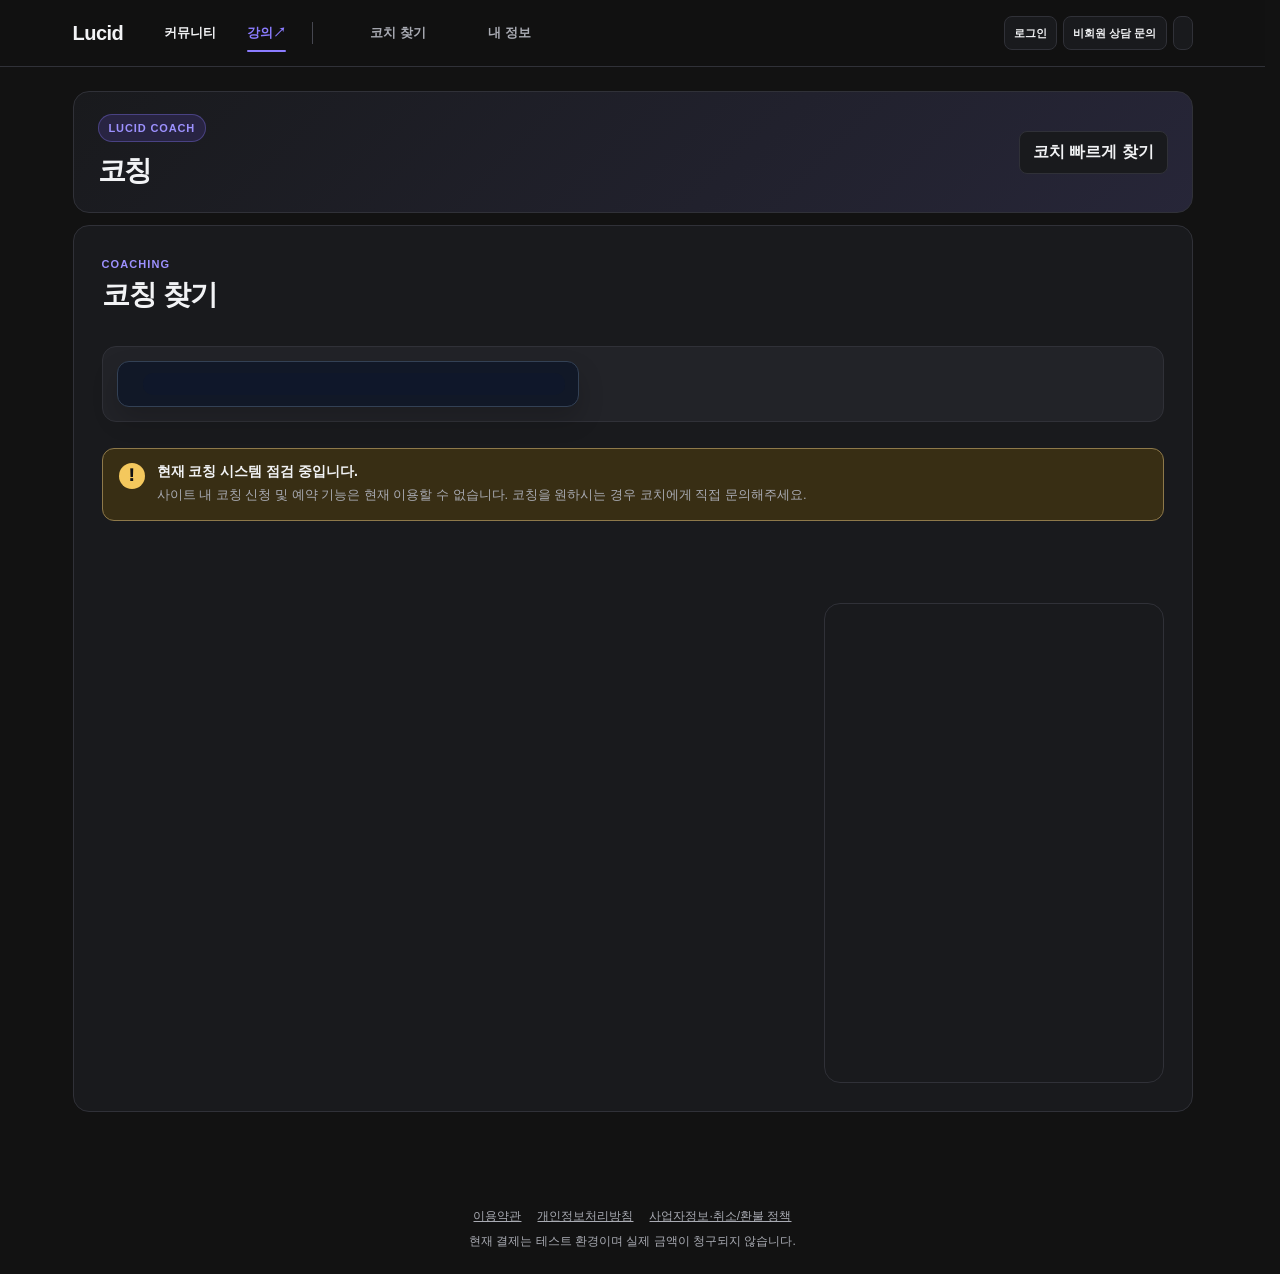
==== docs/index.html @ 85340ce0 "Improve coaching and community UX" ====
<!doctype html>
<html lang="ko">
<head>
  <meta charset="utf-8">
  <meta name="viewport" content="width=device-width, initial-scale=1">
  <title>Lucid 강의 | 롤 코칭</title>
  <meta name="description" content="롤 코칭을 찾고 원하는 코치와 연결되는 Lucid 강의">
  <link rel="icon" type="image/png" sizes="32x32" href="assets/favicon-32x32-v20260914.png">
  <link rel="icon" type="image/png" sizes="16x16" href="assets/favicon-16x16-v20260914.png">
  <link rel="shortcut icon" href="favicon.ico?v=20260914">
  <link rel="apple-touch-icon" sizes="180x180" href="assets/apple-touch-icon-v20260914.png">
  <meta property="og:type" content="website">
  <meta property="og:url" content="https://lucidgame.kr/">
  <meta property="og:site_name" content="Lucid">
  <meta property="og:title" content="Lucid 강의 | 롤 코칭">
  <meta property="og:description" content="롤 코칭을 찾고 원하는 코치와 연결되는 Lucid 강의">
  <meta property="og:image" content="https://lucidgame.kr/assets/lucid-logo-20260914.png">
  <meta property="og:image:secure_url" content="https://lucidgame.kr/assets/lucid-logo-20260914.png">
  <meta property="og:image:type" content="image/png">
  <meta property="og:image:width" content="537">
  <meta property="og:image:height" content="537">
  <meta property="og:image:alt" content="루시드 - 꿈을 티어로 바꾸다">
  <meta name="twitter:card" content="summary">
  <meta name="twitter:title" content="Lucid 강의 | 롤 코칭">
  <meta name="twitter:description" content="롤 코칭을 찾고 원하는 코치와 연결되는 Lucid 강의">
  <meta name="twitter:image" content="https://lucidgame.kr/assets/lucid-logo-20260914.png">
  <script>try{document.documentElement.dataset.theme=localStorage.getItem("coach-theme")||"dark"}catch{document.documentElement.dataset.theme="dark"}</script>
  <link rel="stylesheet" href="styles.css?v=20260923ux1">
</head>
<body>
  <script>document.body.dataset.theme=document.documentElement.dataset.theme</script>
  <div class="app-shell">
    <header class="sidebar site-header">
      <div class="site-header-inner">
        <button class="lucid-brand" id="homeLogo" type="button" aria-label="Lucid 강의 홈"><strong class="lucid-wordmark">Lucid</strong></button>
        <nav class="nav" aria-label="주요 메뉴">
          <a class="nav-item service-nav-item" href="community/">커뮤니티</a>
          <a class="nav-item service-nav-item current-service" href="./" aria-current="page">강의 <span aria-hidden="true">↗</span></a>
          <span class="nav-hierarchy-divider" aria-hidden="true"></span>
          <button class="nav-item active" data-view="market" id="navMarket" type="button"></button>
          <button class="nav-item" data-action="coachSearch" id="navCoachSearch" type="button">코치 찾기</button>
          <button class="nav-item" data-view="student" id="navStudent" type="button"></button>
          <button class="nav-item" data-view="account" id="navAccount" type="button">내 정보</button>
        </nav>
        <div class="site-header-tools">
          <section class="side-role-menu" id="sideRoleMenu" hidden></section>
          <div class="user-actions">
            <button class="secondary user-action" id="loginOpenBtn" type="button">로그인</button>
            <button class="secondary user-action guest-buy-button" id="guestBuyOpenBtn" type="button">비회원 상담 문의</button>
            <button id="discordConnectBtn" type="button" hidden>Discord 연결</button>
            <button class="theme-toggle" id="themeToggleBtn" type="button" aria-pressed="false" aria-label="화면 테마 변경"></button>
            <details id="profileMenu" class="profile-menu" hidden>
              <summary id="profileMenuName">내 정보</summary>
              <div class="profile-menu-popover">
                <div class="profile-menu-identity"><strong id="profileMenuFullName">내 정보</strong><small id="profileDiscordState"></small></div>
                <button type="button" data-profile-account>내 정보</button>
                <button type="button" data-profile-account>계정 연결 관리</button>
                <button type="button" data-profile-account>설정</button>
                <button id="profileLogoutBtn" class="danger" type="button">로그아웃</button>
              </div>
            </details>
          </div>
          <details class="admin-menu" hidden>
            <summary>관리</summary>
            <div>
              <button type="button" data-admin-view="bookings" id="navBookings"></button>
              <button type="button" data-admin-view="admin" id="navAdmin"></button>
              <button type="button" data-admin-view="users" id="navUsers">회원 관리</button>
              <button type="button" data-admin-view="legacyImport" id="navLegacyImport">기존 기록 가져오기</button>
            </div>
          </details>
          <section class="side-coaches" aria-label="코치 목록" hidden>
            <span class="label">코치 목록</span>
            <div id="sideCoachList"></div>
          </section>
          <div class="side-panel" hidden>
            <span class="label" id="sideLabel"></span>
            <p id="sideCopy"></p>
          </div>
        </div>
      </div>
    </header>

    <main class="main">
      <section class="topbar" aria-label="현재 페이지">
        <div>
          <p class="eyebrow" id="heroEyebrow"></p>
          <h1 id="heroTitle"></h1>
        </div>
      </section>

      <section class="view active" id="marketView">
        <section class="market-compact-head" aria-label="코칭 탐색">
          <div>
            <span class="market-kicker">LUCID COACH</span>
            <h2>코칭</h2>
          </div>
          <button class="secondary" id="heroCoachSearchBtn" type="button">코치 빠르게 찾기</button>
        </section>
        <section class="catalog-shell" aria-label="코칭 상품 탐색">
          <div class="catalog-heading">
            <div><span>COACHING</span><h2>코칭 찾기</h2></div>
            <p>게임, 포지션과 목적을 좁혀 필요한 강의를 빠르게 찾으세요.</p>
          </div>
        <div class="toolbar">
          <div class="tabs" id="categoryTabs"></div>
        </div>
        <div class="filter-block">
          <label class="search">
            <span id="searchLabel"></span>
            <input id="searchInput" type="search">
          </label>
          <div class="filter-row" id="typeTabs"></div>
          <div class="filter-row" id="segmentTabs"></div>
        </div>
        <section class="featured-section" id="featuredSection">
          <aside class="coaching-maintenance-banner" role="status" aria-live="polite">
            <div class="coaching-maintenance-icon" aria-hidden="true">!</div>
            <div>
              <strong>현재 코칭 시스템 점검 중입니다.</strong>
              <p>사이트 내 코칭 신청 및 예약 기능은 현재 이용할 수 없습니다. 코칭을 원하시는 경우 코치에게 직접 문의해주세요.</p>
            </div>
          </aside>
          <div class="market-head">
            <h2 id="featuredTitle"></h2>
            <span id="featuredHint"></span>
          </div>
          <div class="featured-grid" id="featuredList"></div>
        </section>
        <div class="market-head list-head">
          <h2 id="expertTitle"></h2>
          <span id="expertHint"></span>
        </div>
        <div class="layout">
          <section class="coach-list" id="coachList"></section>
          <section class="detail-panel" id="coachDetail"></section>
        </div>
        </section>
      </section>

      <section class="view" id="studentView">
        <div class="section-head student-head">
          <div>
            <p class="eyebrow">예약 · 결제 · 후기</p>
            <h2>내 수강</h2>
          </div>
        </div>
        <div class="student-dashboard" id="studentViewContent"></div>
      </section>

      <section class="view" id="accountView">
        <div class="section-head account-head">
          <div>
            <p class="eyebrow">계정</p>
            <h2>내 정보</h2>
          </div>
        </div>
        <div class="account-page" id="accountViewContent"></div>
      </section>

      <section class="view" id="bookingsView">
        <div class="section-head">
          <div>
            <p class="eyebrow" id="bookingEyebrow"></p>
            <h2 id="bookingTitle"></h2>
          </div>
          <button class="secondary" id="clearBookingsBtn"></button>
        </div>
        <div class="booking-tools">
          <select id="bookingStatusFilter"></select>
          <input id="bookingSearchInput" type="search" placeholder="수강생 또는 코치명 검색">
        </div>
        <div class="table-wrap">
          <table>
            <thead>
              <tr>
                <th id="thStatus"></th>
                <th id="thStudent"></th>
                <th id="thLesson"></th>
                <th id="thTime"></th>
                <th id="thContact"></th>
                <th id="thMemo"></th>
                <th>처리</th>
              </tr>
            </thead>
            <tbody id="bookingRows"></tbody>
          </table>
        </div>
        <section class="booking-detail-panel" id="bookingDetail" hidden></section>
        <section class="refund-admin-panel" id="refundAdminPanel"></section>
        <section class="refund-admin-panel" id="settlementAdminPanel"></section>
      </section>

      <section class="view" id="adminView">
        <div class="section-head">
          <div>
            <p class="eyebrow" id="adminEyebrow"></p>
            <h2 id="adminTitle"></h2>
          </div>
        </div>
        <div class="booking-tools admin-coach-tools">
          <input id="adminCoachSearchInput" type="search" placeholder="코치명 또는 코치 키 검색" aria-label="코치 검색">
          <button class="secondary" id="reloadAdminCoachSettingsBtn" type="button">새로고침</button>
        </div>
        <form class="admin-form" id="coachForm">
          <input type="hidden" id="coachId">
          <label hidden><span id="labelCategory"></span>
            <select id="coachCategory">
              <option value="league" id="optLeague"></option>
              <option value="valorant" id="optValorant"></option>
              <option value="academy" id="optAcademy"></option>
            </select>
          </label>
          <label hidden><span id="labelName"></span><input id="coachName"></label>
          <label hidden><span id="labelTagline"></span><input id="coachTagline"></label>
          <div class="price-builder" hidden>
            <label><span>가격</span><input id="coachPriceAmount" inputmode="numeric" placeholder="예: 70000"></label>
            <label><span>기준</span>
              <select id="coachPriceUnitType">
                <option value="time">시간</option>
                <option value="game">게임</option>
              </select>
            </label>
            <label><span>단위</span>
              <select id="coachPriceUnit"></select>
            </label>
            <input id="coachPrice" type="hidden">
          </div>
          <fieldset class="choice-field" hidden>
            <legend id="labelPurpose"></legend>
            <div class="choice-grid" id="coachPurposeChoices"></div>
          </fieldset>
          <fieldset class="choice-field" hidden>
            <legend id="labelRoles"></legend>
            <div class="choice-stack" id="coachRoleChoices"></div>
          </fieldset>
          <input id="coachImage" type="hidden">
          <input id="coachFeaturedImage" type="hidden">
          <input id="coachDetailImage" type="hidden">
          <label class="image-position-raw" hidden><span id="labelImagePosition"></span><input id="coachImagePosition" readonly></label>
          <div class="image-upload-grid wide" hidden>
            <div class="image-upload-card">
              <label><span>상단 추천 이미지 <small>엠버서더/최우수 노출용 · 권장 1200x675</small></span><input id="coachFeaturedImageFile" type="file" accept="image/*"></label>
              <div class="image-preview banner-preview">
                <div class="image-preview-frame banner" id="coachFeaturedImagePreview"></div>
                <span>추천 상단 카드에 표시</span>
              </div>
              <button type="button" class="secondary image-crop-button" id="openFeaturedCropBtn">상단 추천 이미지 범위 지정</button>
            </div>
            <div class="image-upload-card">
              <label><span>일반 목록 이미지 <small>목록 카드용 · 권장 520x520</small></span><input id="coachImageFile" type="file" accept="image/*"></label>
              <div class="image-preview thumbnail-preview">
                <div class="image-preview-frame" id="coachImagePreview"></div>
                <span>상품 목록 카드에 표시</span>
              </div>
              <button type="button" class="secondary image-crop-button" id="openCropBtn">일반 목록 이미지 범위 지정</button>
            </div>
            <div class="image-upload-card">
              <label><span>상세 설명 이미지 <small>상세 패널용 · 권장 1200x675</small></span><input id="coachDetailImageFile" type="file" accept="image/*"></label>
              <div class="image-preview banner-preview">
                <div class="image-preview-frame banner" id="coachDetailImagePreview"></div>
                <span>오른쪽 상세 화면에 표시</span>
              </div>
              <button type="button" class="secondary image-crop-button" id="openDetailCropBtn">상세 설명 이미지 범위 지정</button>
            </div>
          </div>
          <div class="admin-selected-coach" id="adminSelectedCoach">코치 목록에서 관리할 코치를 선택하세요.</div>
          <fieldset class="choice-field">
            <legend id="labelBadges"></legend>
            <div class="badge-picker">
              <select id="coachBadgeSelect"></select>
              <button type="button" class="secondary" id="addCoachBadgeBtn">추가</button>
            </div>
            <div class="choice-grid" id="coachBadgeChoices"></div>
          </fieldset>
          <label><span>강의 수수료율 (%)</span><input id="coachCommissionRate" type="number" min="0" max="100" step="1" inputmode="numeric" placeholder="예: 10"></label>
          <label><span>판매 유형</span><select id="coachSaleType"><option value="brokerage">중개판매</option><option value="direct">Lucid 직접판매</option></select></label>
          <label class="wide"><span>특이사항</span><textarea id="coachAdminNote" rows="4" maxlength="2000" placeholder="관리자만 보는 메모"></textarea></label>
          <label class="wide" hidden><span id="labelBio"></span><textarea id="coachBio" rows="4"></textarea></label>
          <div class="form-actions">
            <button type="submit" class="primary" id="saveCoachBtn"></button>
            <span class="save-status" id="coachSaveStatus" aria-live="polite"></span>
          </div>
        </form>
        <div class="admin-list" id="adminCoachList"></div>
      </section>

      <section class="view" id="usersView">
        <div class="section-head">
          <div>
            <p class="eyebrow">관리자 화면</p>
            <h2>회원 관리</h2>
          </div>
          <button class="secondary" id="reloadUsersBtn" type="button">새로고침</button>
        </div>
        <div class="booking-tools user-tools">
          <input id="userSearchInput" type="search" placeholder="닉네임, 이메일, 코치명 검색" aria-label="회원 검색">
        </div>
        <div class="table-wrap">
          <table>
            <thead>
              <tr>
                <th>닉네임</th>
                <th>이메일</th>
                <th>권한</th>
                <th>Discord</th>
                <th>처리</th>
              </tr>
            </thead>
            <tbody id="userRows"></tbody>
          </table>
        </div>
        <div class="section-head compact-head">
          <div>
            <p class="eyebrow">신청 확인</p>
            <h2>코치 등록 요청</h2>
          </div>
        </div>
        <div class="table-wrap">
          <table>
            <thead>
              <tr>
                <th>신청자</th>
                <th>코치명</th>
                <th>소개</th>
                <th>상태</th>
                <th>처리</th>
              </tr>
            </thead>
            <tbody id="coachRequestRows"></tbody>
          </table>
        </div>
      </section>

      <section class="view" id="legacyImportView"></section>

      <section class="view" id="coachApplyView">
        <div class="section-head">
          <div>
            <p class="eyebrow">코치 등록</p>
            <h2>코치 등록 요청</h2>
          </div>
        </div>
        <form class="admin-form coach-apply-form" id="coachApplyForm">
          <label>코치 이름<input name="coachName" required placeholder="예: 루시드 코치"></label>
          <label>게임<input name="game" value="리그오브레전드"></label>
          <label>주 포지션 / 전문 분야<input name="mainRole" placeholder="예: 미드, 정글, 라인전, 팀게임"></label>
          <label>현재 티어 / 경력<input name="tier" placeholder="예: 마스터, 팀 코치 경험 1년"></label>
          <label>희망 가격<input name="price" placeholder="예: 30,000원 / 1게임"></label>
          <label>연락처<input name="contact" required placeholder="디스코드 또는 이메일"></label>
          <label class="wide">한 줄 소개<textarea name="intro" required rows="3" placeholder="예: 미드 라인전과 로밍 타이밍을 빠르게 잡아드립니다."></textarea></label>
          <label class="wide">관리자에게 남길 내용<textarea name="sample" rows="5" placeholder="코칭 방식, 가능 시간, 대표 챔피언, 경력 등을 적어주세요."></textarea></label>
          <div class="form-actions">
            <button class="primary" type="submit" id="coachApplySubmitBtn">요청 보내기</button>
            <span class="save-status" id="coachApplyStatus" aria-live="polite"></span>
          </div>
        </form>
      </section>

      <section class="view" id="coachSelfView">
        <div class="section-head coach-self-head">
          <div>
            <p class="eyebrow">코치 전용</p>
            <h2>코치센터</h2>
          </div>
          <div class="coach-self-tabs" id="coachSelfTabs"></div>
        </div>
        <div class="coach-self-layout">
          <section class="coach-self-preview">
            <div class="market-head">
              <h2 id="coachSelfName">코치 선택</h2>
              <span id="coachSelfHint">강의를 선택하면 오른쪽에서 수정합니다.</span>
            </div>
            <div id="coachSelfProfile"></div>
            <div id="coachCalendarPanel"></div>
            <div id="coachAvailabilityPanel"></div>
          </section>
          <section class="coach-self-editor" id="coachSelfEditor">
            <div class="detail-empty">
              <strong>강의를 선택해주세요.</strong>
              <span>선택한 코치의 강의만 여기에서 개별 수정할 수 있습니다.</span>
            </div>
          </section>
        </div>
      </section>
    </main>
  </div>

  <template id="bookingFormTemplate">
    <form class="booking-form" id="bookingForm">
      <input name="student" type="hidden">
      <div class="booking-student-auto" id="bookingStudentAuto" hidden></div>
      <label><span id="bookingContactLabel"></span><input name="contact" required></label>
      <label id="bookingTimeField"><span id="bookingTimeLabel"></span><input name="time" required></label>
      <div class="availability-picker" id="bookingAvailabilityPicker" hidden>
        <label><span>예약 날짜</span><select id="bookingAvailabilityDate"></select></label>
        <div class="availability-time-list" id="bookingAvailabilityTimes" role="group" aria-label="예약 가능한 시간"></div>
        <input id="bookingAvailabilitySlot" name="availabilitySlotId" type="hidden">
        <small>코치가 등록한 빈 시간만 선택할 수 있습니다.</small>
        <small class="booking-validation-error" id="bookingAvailabilityError" role="alert" hidden>예약 가능한 시간을 선택해주세요.</small>
      </div>
      <label><span id="bookingMemoLabel"></span><textarea name="memo" rows="3"></textarea></label>
      <button type="submit" class="primary" id="bookingSubmitBtn"></button>
    </form>
  </template>
  <dialog class="calendar-event-dialog" id="calendarEventDialog">
    <form class="calendar-event-form" id="calendarEventForm">
      <input name="id" type="hidden">
      <input name="coachId" type="hidden">
      <div class="calendar-dialog-head"><div><span>코치 일정</span><h3 id="calendarEventTitle">일정 등록</h3></div><button type="button" class="secondary mini" id="calendarEventCloseBtn">닫기</button></div>
      <label>일정 종류<select name="eventType"><option value="lesson">외부 강의</option><option value="personal">개인 일정</option><option value="unavailable">휴무 / 예약 불가</option></select></label>
      <div class="calendar-student-fields">
        <label>학생<input name="studentName" maxlength="120" placeholder="학생 닉네임"></label>
        <label>Discord ID<input name="discordUserId" maxlength="32" inputmode="numeric"></label>
        <label>강의 종류<input name="lessonType" maxlength="120" placeholder="예: 1:1 피드백"></label>
        <label>가격<input name="price" type="number" min="0" max="100000000" step="1000"></label>
        <label>결제 상태<select name="paymentStatus"><option value="unpaid">미결제</option><option value="paid">결제 완료</option><option value="partial">일부 결제</option><option value="refunded">환불</option></select></label>
        <label>유입 경로<select name="referralSource"><option value="카카오톡">카카오톡</option><option value="개인 문의">개인 문의</option><option value="소개">소개</option><option value="아카데미">아카데미</option><option value="현장">현장</option><option value="기타">기타</option></select></label>
      </div>
      <label>날짜<input name="date" type="date" required></label>
      <label>시작<input name="startTime" type="time" step="1800" required></label>
      <label>종료<input name="endTime" type="time" step="1800" required></label>
      <label class="wide">메모<textarea name="memo" rows="4" maxlength="4000"></textarea></label>
      <p class="calendar-site-note" hidden>사이트 예약 일정은 예약 관리 화면의 결제·환불 안전 절차를 따릅니다.</p>
      <div class="calendar-dialog-actions"><button class="primary" type="submit">저장</button><button class="secondary" type="button" data-calendar-status="completed">완료</button><button class="secondary" type="button" data-calendar-status="cancelled">취소</button><button class="danger" type="button" id="calendarEventDeleteBtn">삭제</button></div>
      <span class="save-status" id="calendarEventStatus" aria-live="polite"></span>
    </form>
  </dialog>
  <div class="coach-explorer-modal" id="coachExplorerModal" hidden>
    <div class="coach-explorer-dialog" role="dialog" aria-modal="true" aria-labelledby="coachExplorerTitle">
      <button class="crop-close" id="coachExplorerCloseBtn" type="button" aria-label="닫기">×</button>
      <div class="coach-explorer-head">
        <div>
          <span id="coachExplorerMeta"></span>
          <h3 id="coachExplorerTitle">코치 목록</h3>
        </div>
        <label class="coach-explorer-search">
          <span>검색</span>
          <input id="coachExplorerSearch" type="search" placeholder="코치명, 라인, 강의명">
        </label>
      </div>
      <div class="coach-explorer-filters">
        <div id="coachExplorerRoleFilters"></div>
        <div id="coachExplorerTierFilters"></div>
      </div>
      <div class="coach-explorer-grid" id="coachExplorerGrid"></div>
    </div>
  </div>
  <div class="lesson-detail-modal" id="lessonDetailModal" hidden>
    <div class="lesson-detail-dialog" role="dialog" aria-modal="true" aria-labelledby="lessonDetailTitle">
      <button class="crop-close" id="lessonDetailCloseBtn" type="button" aria-label="닫기">×</button>
      <div id="lessonDetailBody"></div>
    </div>
  </div>
  <div class="auth-modal" id="authModal" hidden>
    <div class="auth-dialog" role="dialog" aria-modal="true" aria-labelledby="authTitle">
      <button class="crop-close" id="authCloseBtn" type="button" aria-label="닫기">×</button>
      <div class="auth-tabs">
        <button type="button" class="active" data-auth-mode="login">로그인</button>
        <button type="button" data-auth-mode="signup">회원가입</button>
        <button type="button" data-auth-mode="guest">비회원 상담 문의</button>
      </div>
      <div id="authBody"></div>
    </div>
  </div>
  <div class="crop-modal" id="cropModal" hidden>
    <div class="crop-dialog">
      <button class="crop-close" id="cropCloseBtn" type="button" aria-label="닫기">×</button>
      <h3 id="cropTitle">이미지 범위 지정</h3>
      <div class="crop-stage">
        <img id="cropImage" alt="">
        <div class="crop-box" id="cropBox"></div>
      </div>
      <div class="crop-controls">
        <label><span>가로</span><input id="cropX" type="range" min="0" max="100" value="50"></label>
        <label><span>세로</span><input id="cropY" type="range" min="0" max="100" value="50"></label>
        <label><span>줌</span><input id="cropSize" type="range" min="18" max="100" value="70"></label>
      </div>
      <button type="button" class="primary" id="applyCropBtn">적용하기</button>
    </div>
  </div>

  <footer class="site-legal-footer">
    <a href="terms.html">이용약관</a>
    <a href="privacy.html">개인정보처리방침</a>
    <a href="business.html">사업자정보·취소/환불 정책</a>
    <span>현재 결제는 테스트 환경이며 실제 금액이 청구되지 않습니다.</span>
  </footer>

  <script src="https://js.tosspayments.com/v2/standard"></script>
  <script type="module" src="app.js?v=20260923ux1"></script>
</body>
</html>
---- docs/styles.css ----
/* Canonical stylesheet assembled in source order. Keep chunk order stable to preserve the existing UI. */
@import url("./css/base.css");
@import url("./css/layout.css");
@import url("./css/components.css");
@import url("./css/auth.css");
@import url("./css/coaches.css");
@import url("./css/reservations.css");
@import url("./css/dashboard.css");
@import url("./css/responsive.css");

@import url("./css/ui-overhaul.css?v=20260923ux1");
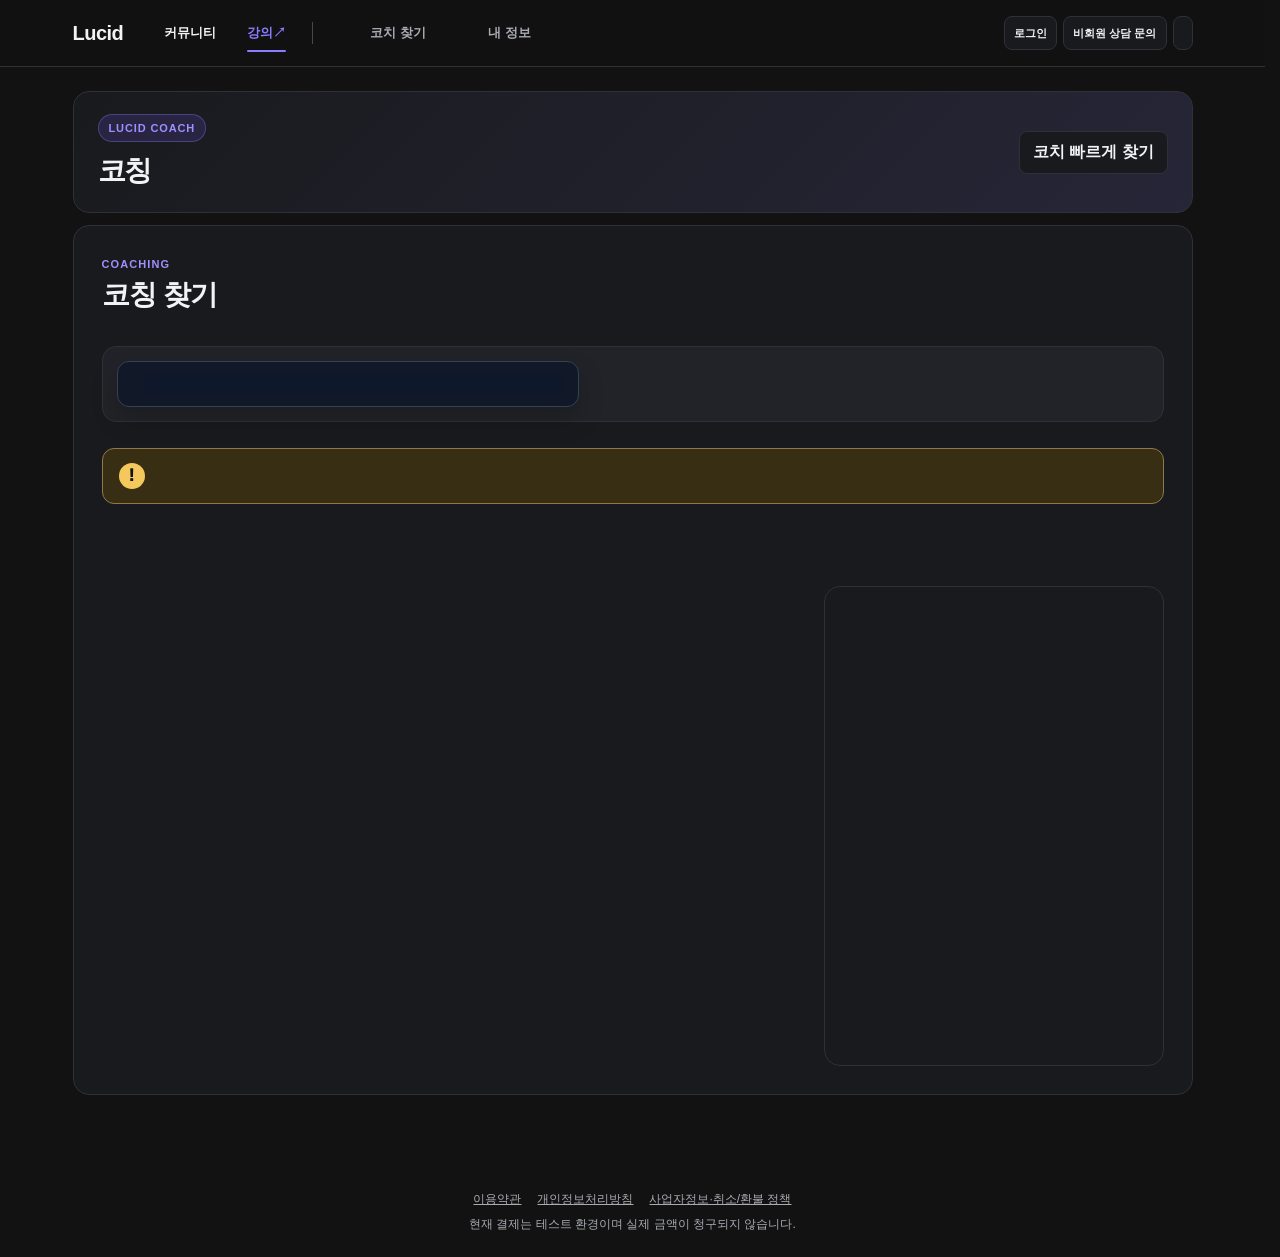
==== commit 0e9c0af1: "Improve user and admin operations UX" ====
--- a/docs/index.html
+++ b/docs/index.html
@@ -25,7 +25,7 @@
   <meta name="twitter:description" content="롤 코칭을 찾고 원하는 코치와 연결되는 Lucid 강의">
   <meta name="twitter:image" content="https://lucidgame.kr/assets/lucid-logo-20260914.png">
   <script>try{document.documentElement.dataset.theme=localStorage.getItem("coach-theme")||"dark"}catch{document.documentElement.dataset.theme="dark"}</script>
-  <link rel="stylesheet" href="styles.css?v=20260923ux1">
+  <link rel="stylesheet" href="styles.css?v=20260923ops1">
 </head>
 <body>
   <script>document.body.dataset.theme=document.documentElement.dataset.theme</script>
@@ -113,14 +113,14 @@
           <div class="filter-row" id="typeTabs"></div>
           <div class="filter-row" id="segmentTabs"></div>
         </div>
-        <section class="featured-section" id="featuredSection">
-          <aside class="coaching-maintenance-banner" role="status" aria-live="polite">
+        <aside class="coaching-maintenance-banner" id="coachingMaintenanceBanner" role="status" aria-live="polite">
             <div class="coaching-maintenance-icon" aria-hidden="true">!</div>
             <div>
-              <strong>현재 코칭 시스템 점검 중입니다.</strong>
-              <p>사이트 내 코칭 신청 및 예약 기능은 현재 이용할 수 없습니다. 코칭을 원하시는 경우 코치에게 직접 문의해주세요.</p>
-            </div>
-          </aside>
+              <strong id="coachingMaintenanceTitle"></strong>
+              <p id="coachingMaintenanceMessage"></p>
+            </div>
+        </aside>
+        <section class="featured-section" id="featuredSection">
           <div class="market-head">
             <h2 id="featuredTitle"></h2>
             <span id="featuredHint"></span>
@@ -198,6 +198,7 @@
             <h2 id="adminTitle"></h2>
           </div>
         </div>
+        <section class="admin-operations-panel" id="adminOperationsPanel"></section>
         <div class="booking-tools admin-coach-tools">
           <input id="adminCoachSearchInput" type="search" placeholder="코치명 또는 코치 키 검색" aria-label="코치 검색">
           <button class="secondary" id="reloadAdminCoachSettingsBtn" type="button">새로고침</button>
@@ -488,6 +489,6 @@
   </footer>
 
   <script src="https://js.tosspayments.com/v2/standard"></script>
-  <script type="module" src="app.js?v=20260923ux1"></script>
+  <script type="module" src="app.js?v=20260923ops1"></script>
 </body>
 </html>
--- a/docs/styles.css
+++ b/docs/styles.css
@@ -3,9 +3,9 @@
 @import url("./css/layout.css");
 @import url("./css/components.css");
 @import url("./css/auth.css");
-@import url("./css/coaches.css");
+@import url("./css/coaches.css?v=20260923ops1");
 @import url("./css/reservations.css");
 @import url("./css/dashboard.css");
 @import url("./css/responsive.css");
 
-@import url("./css/ui-overhaul.css?v=20260923ux1");
+@import url("./css/ui-overhaul.css?v=20260923ops1");
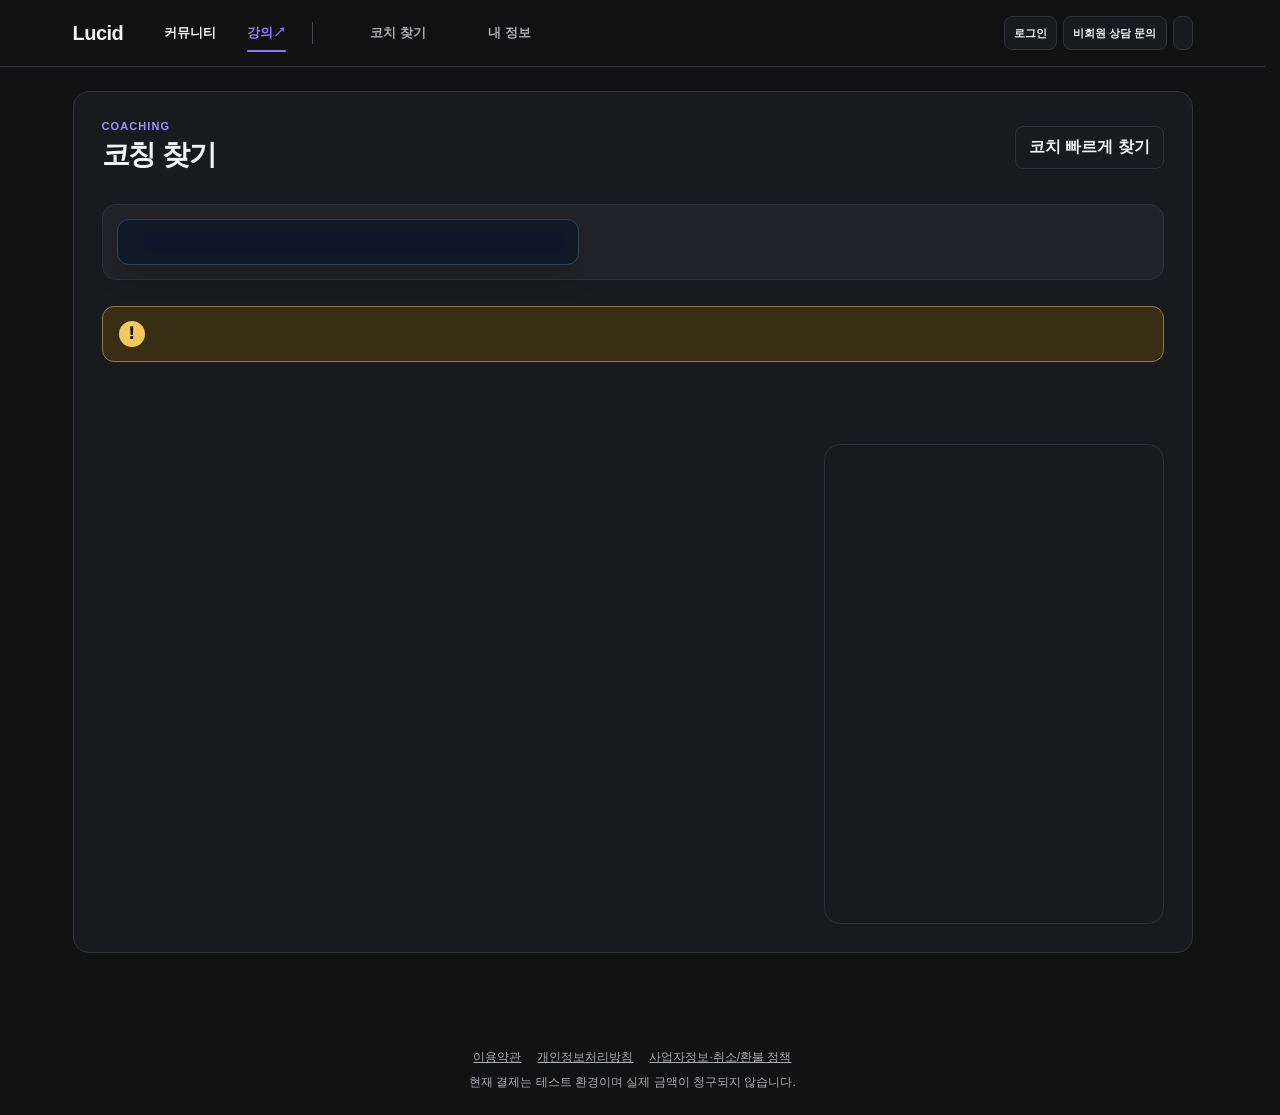
==== commit 146a60e1: "Improve user coach and admin UX" ====
--- a/docs/index.html
+++ b/docs/index.html
@@ -25,7 +25,7 @@
   <meta name="twitter:description" content="롤 코칭을 찾고 원하는 코치와 연결되는 Lucid 강의">
   <meta name="twitter:image" content="https://lucidgame.kr/assets/lucid-logo-20260914.png">
   <script>try{document.documentElement.dataset.theme=localStorage.getItem("coach-theme")||"dark"}catch{document.documentElement.dataset.theme="dark"}</script>
-  <link rel="stylesheet" href="styles.css?v=20260923ops1">
+  <link rel="stylesheet" href="styles.css?v=20260923ops3">
 </head>
 <body>
   <script>document.body.dataset.theme=document.documentElement.dataset.theme</script>
@@ -90,17 +90,10 @@
       </section>
 
       <section class="view active" id="marketView">
-        <section class="market-compact-head" aria-label="코칭 탐색">
-          <div>
-            <span class="market-kicker">LUCID COACH</span>
-            <h2>코칭</h2>
-          </div>
-          <button class="secondary" id="heroCoachSearchBtn" type="button">코치 빠르게 찾기</button>
-        </section>
         <section class="catalog-shell" aria-label="코칭 상품 탐색">
-          <div class="catalog-heading">
+          <div class="catalog-heading market-compact-head">
             <div><span>COACHING</span><h2>코칭 찾기</h2></div>
-            <p>게임, 포지션과 목적을 좁혀 필요한 강의를 빠르게 찾으세요.</p>
+            <button class="secondary" id="heroCoachSearchBtn" type="button">코치 빠르게 찾기</button>
           </div>
         <div class="toolbar">
           <div class="tabs" id="categoryTabs"></div>
@@ -489,6 +482,6 @@
   </footer>
 
   <script src="https://js.tosspayments.com/v2/standard"></script>
-  <script type="module" src="app.js?v=20260923ops1"></script>
+  <script type="module" src="app.js?v=20260923ops3"></script>
 </body>
 </html>
--- a/docs/styles.css
+++ b/docs/styles.css
@@ -3,9 +3,9 @@
 @import url("./css/layout.css");
 @import url("./css/components.css");
 @import url("./css/auth.css");
-@import url("./css/coaches.css?v=20260923ops1");
+@import url("./css/coaches.css?v=20260923ops3");
 @import url("./css/reservations.css");
 @import url("./css/dashboard.css");
 @import url("./css/responsive.css");
 
-@import url("./css/ui-overhaul.css?v=20260923ops1");
+@import url("./css/ui-overhaul.css?v=20260923ops3");
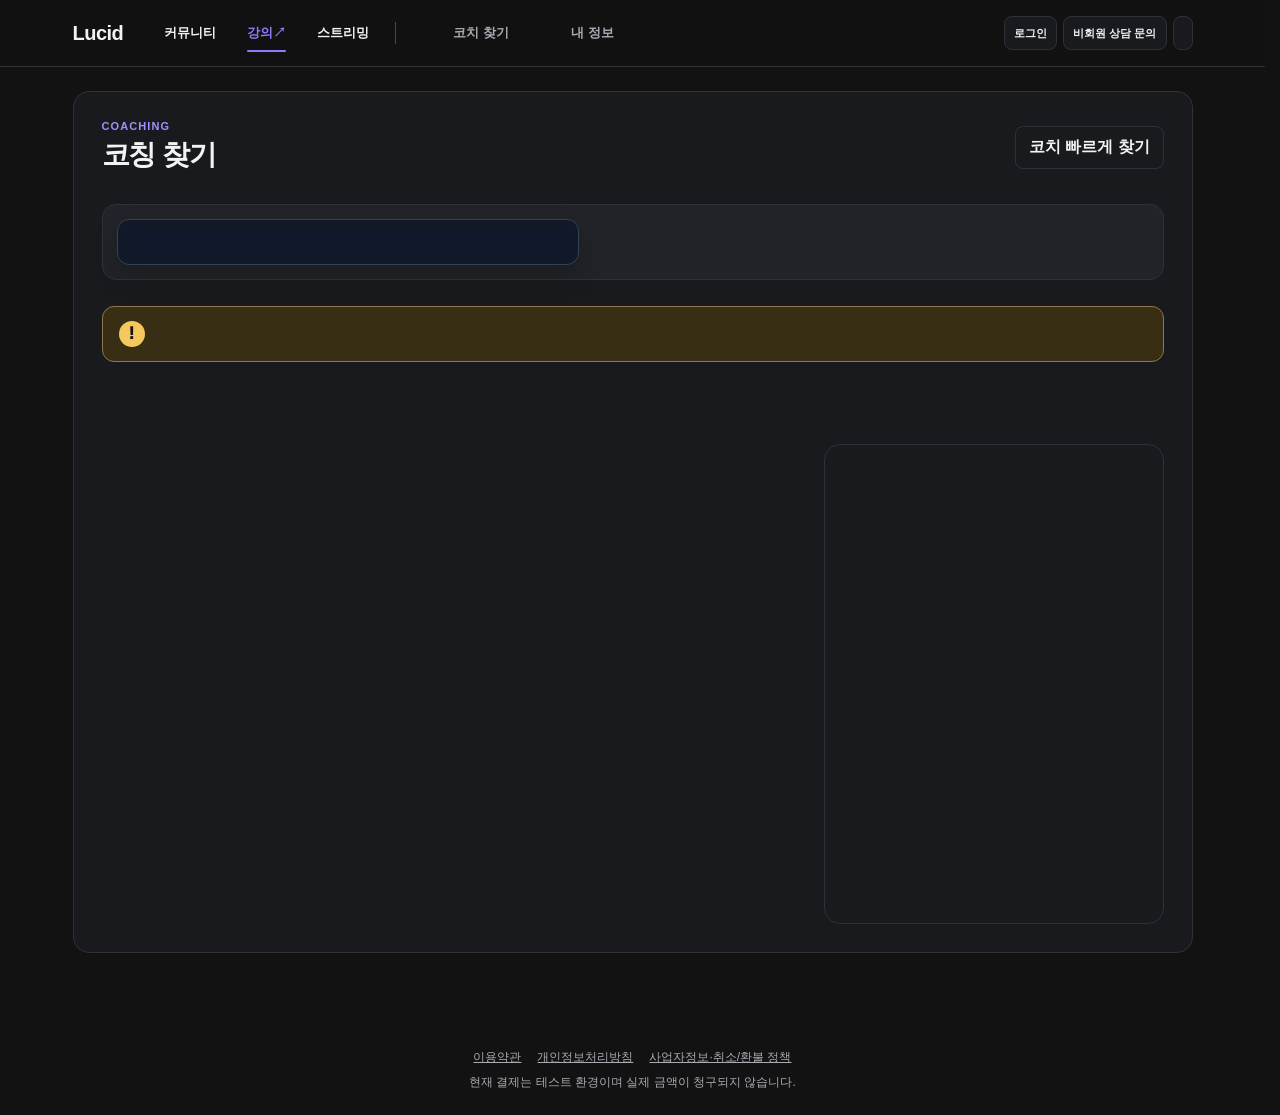
==== commit 953226bb: "Add streaming management workspace" ====
--- a/docs/index.html
+++ b/docs/index.html
@@ -36,6 +36,7 @@
         <nav class="nav" aria-label="주요 메뉴">
           <a class="nav-item service-nav-item" href="community/">커뮤니티</a>
           <a class="nav-item service-nav-item current-service" href="./" aria-current="page">강의 <span aria-hidden="true">↗</span></a>
+          <a class="nav-item service-nav-item" href="streaming/">스트리밍</a>
           <span class="nav-hierarchy-divider" aria-hidden="true"></span>
           <button class="nav-item active" data-view="market" id="navMarket" type="button"></button>
           <button class="nav-item" data-action="coachSearch" id="navCoachSearch" type="button">코치 찾기</button>
@@ -482,6 +483,6 @@
   </footer>
 
   <script src="https://js.tosspayments.com/v2/standard"></script>
-  <script type="module" src="app.js?v=20260923ops3"></script>
+  <script type="module" src="app.js?v=20260924catalog1"></script>
 </body>
 </html>
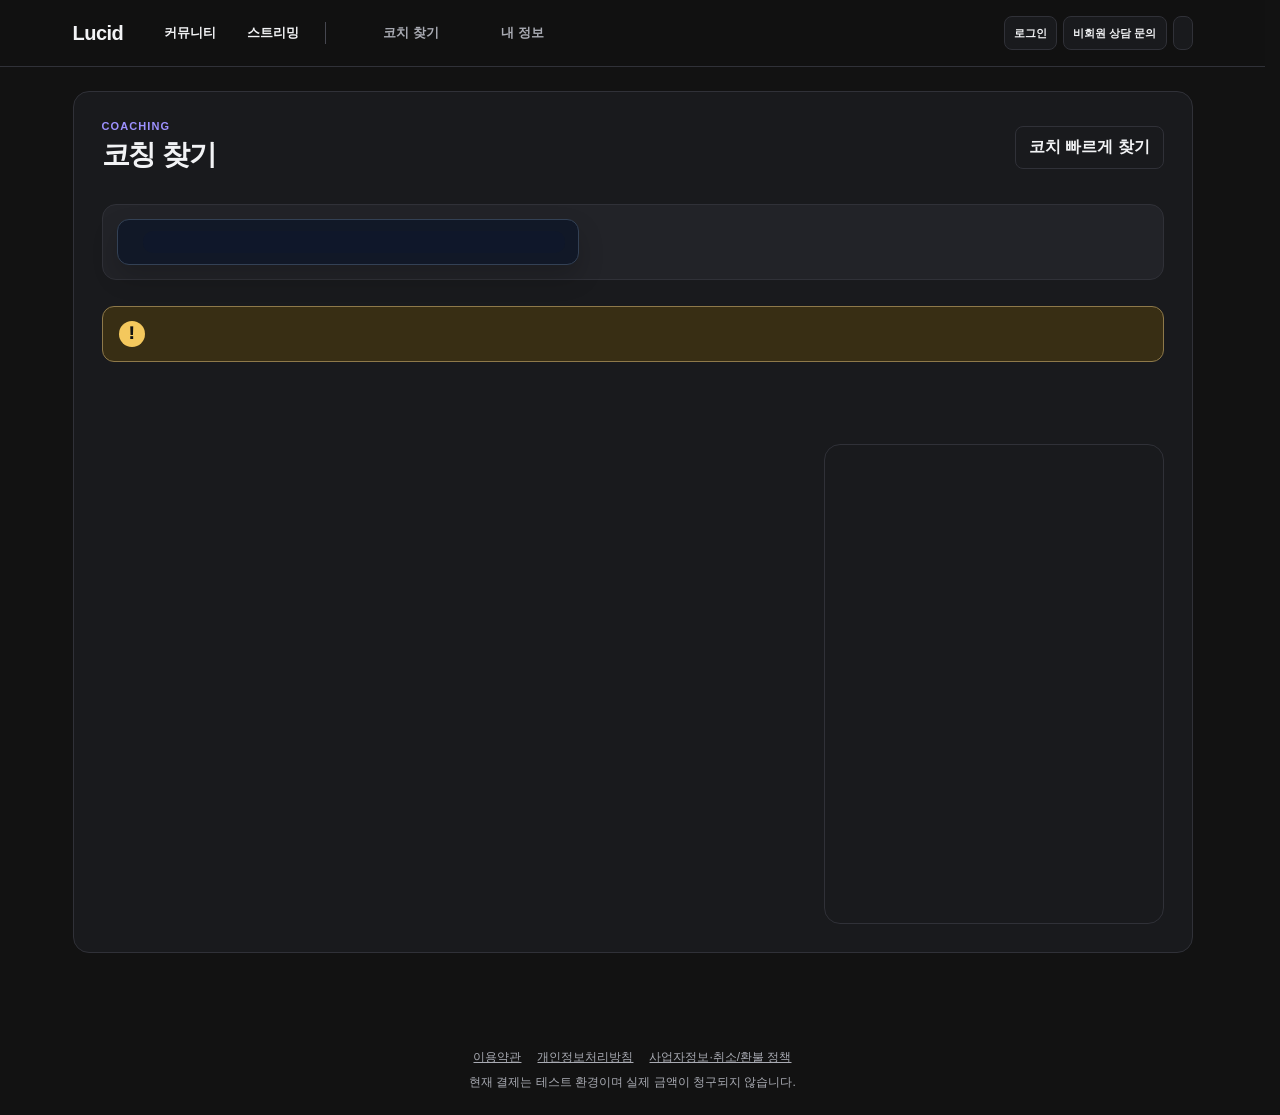
==== commit 5c9e10df: "Hide lecture links from public navigation" ====
--- a/docs/index.html
+++ b/docs/index.html
@@ -35,7 +35,6 @@
         <button class="lucid-brand" id="homeLogo" type="button" aria-label="Lucid 강의 홈"><strong class="lucid-wordmark">Lucid</strong></button>
         <nav class="nav" aria-label="주요 메뉴">
           <a class="nav-item service-nav-item" href="community/">커뮤니티</a>
-          <a class="nav-item service-nav-item current-service" href="./" aria-current="page">강의 <span aria-hidden="true">↗</span></a>
           <a class="nav-item service-nav-item" href="streaming/">스트리밍</a>
           <span class="nav-hierarchy-divider" aria-hidden="true"></span>
           <button class="nav-item active" data-view="market" id="navMarket" type="button"></button>
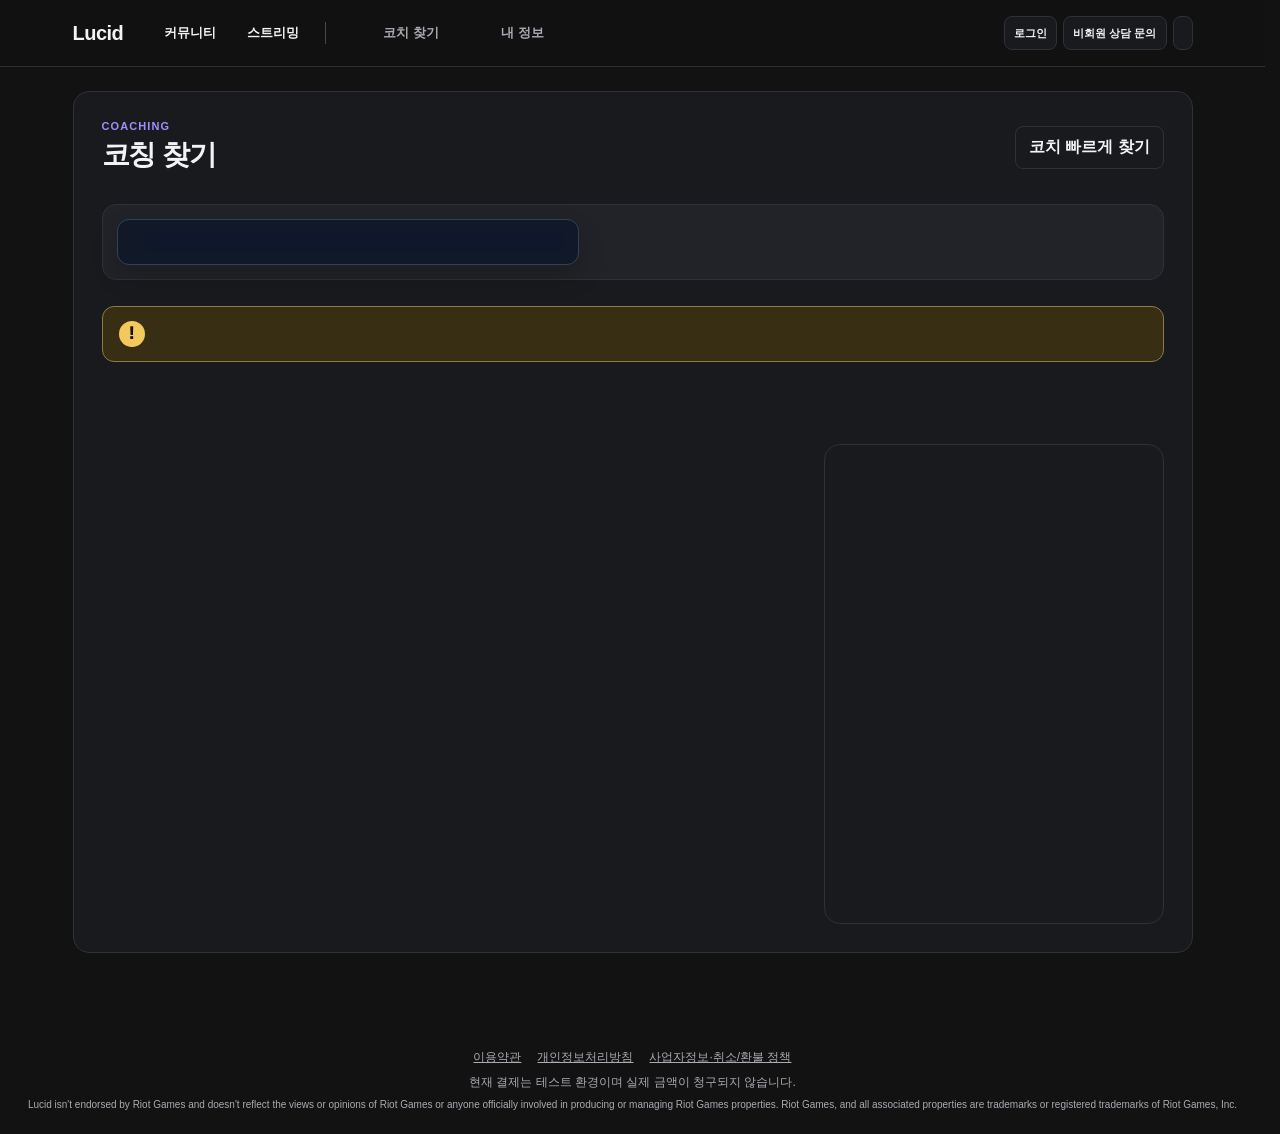
==== commit 9adbcb39: "Update Riot privacy and consent UI" ====
--- a/docs/index.html
+++ b/docs/index.html
@@ -479,6 +479,7 @@
     <a href="privacy.html">개인정보처리방침</a>
     <a href="business.html">사업자정보·취소/환불 정책</a>
     <span>현재 결제는 테스트 환경이며 실제 금액이 청구되지 않습니다.</span>
+    <small>Lucid isn't endorsed by Riot Games and doesn't reflect the views or opinions of Riot Games or anyone officially involved in producing or managing Riot Games properties. Riot Games, and all associated properties are trademarks or registered trademarks of Riot Games, Inc.</small>
   </footer>
 
   <script src="https://js.tosspayments.com/v2/standard"></script>
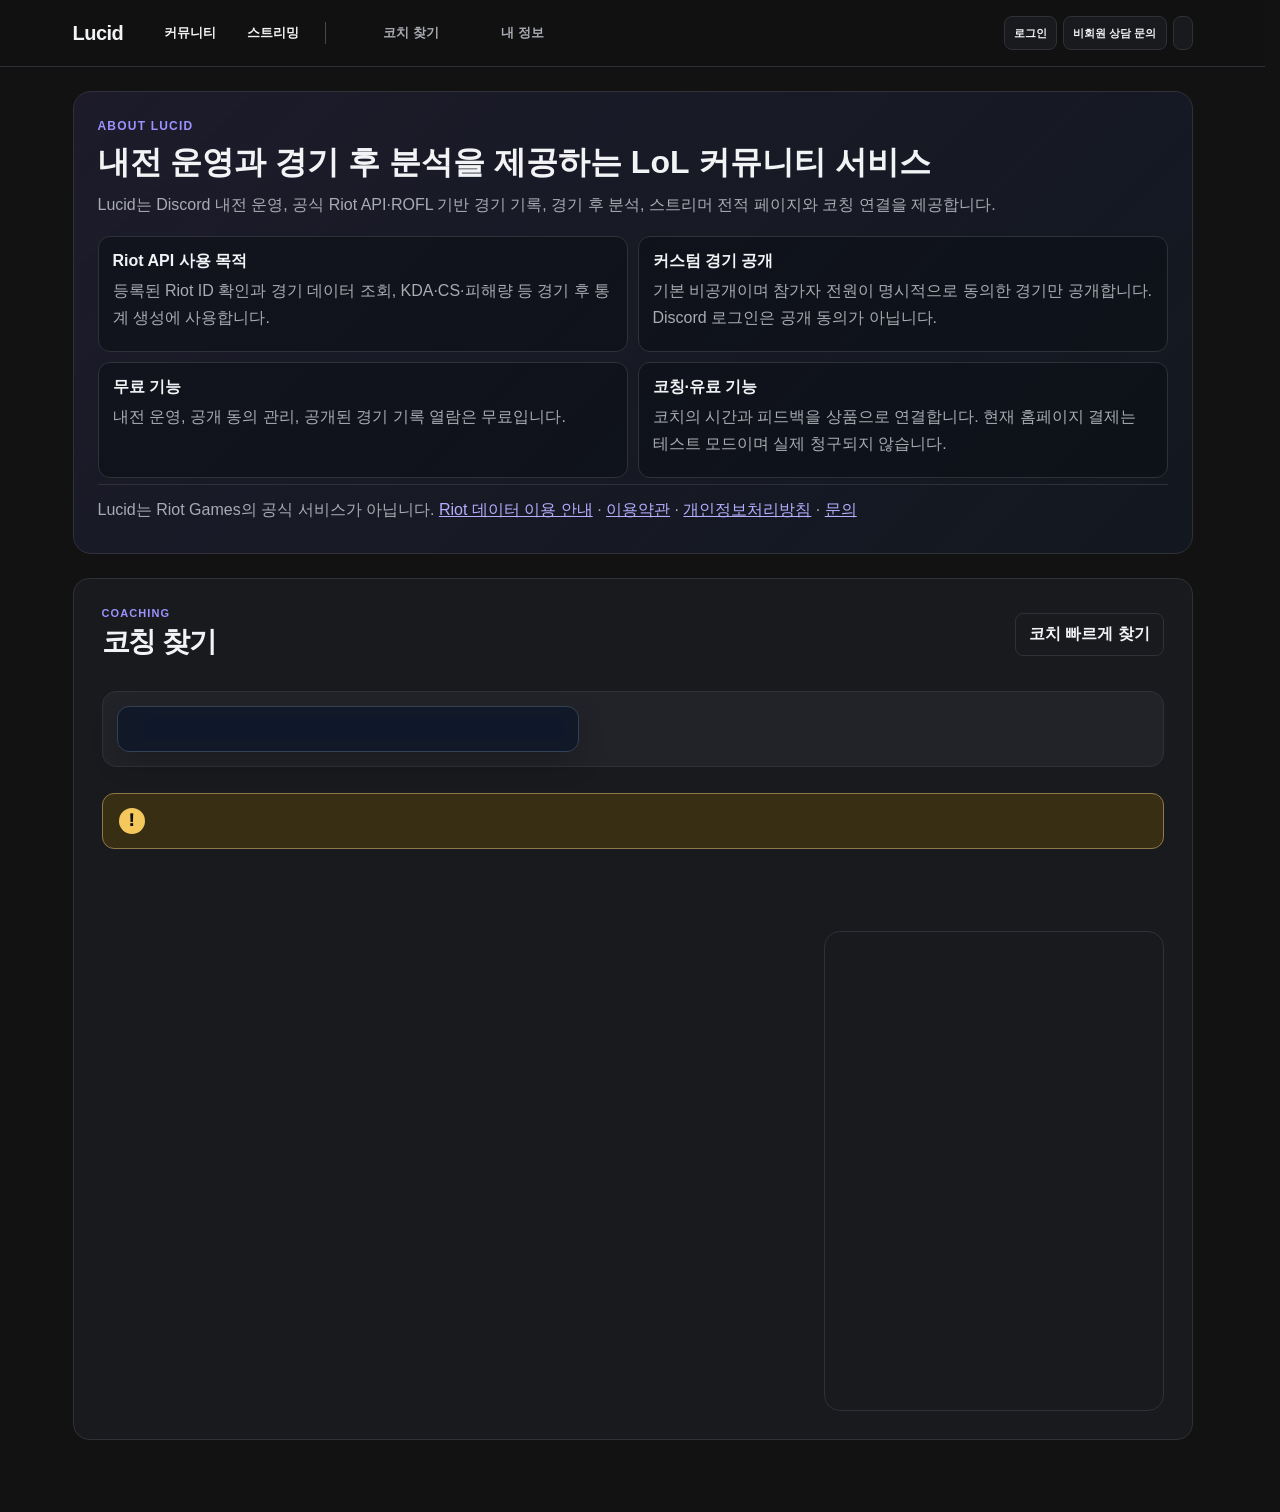
==== commit 08edb1f1: "Publish Riot data and privacy policies" ====
--- a/docs/index.html
+++ b/docs/index.html
@@ -90,6 +90,16 @@
       </section>
 
       <section class="view active" id="marketView">
+        <section class="riot-reviewer-summary" aria-labelledby="riotReviewerTitle">
+          <div><span>ABOUT LUCID</span><h2 id="riotReviewerTitle">내전 운영과 경기 후 분석을 제공하는 LoL 커뮤니티 서비스</h2><p>Lucid는 Discord 내전 운영, 공식 Riot API·ROFL 기반 경기 기록, 경기 후 분석, 스트리머 전적 페이지와 코칭 연결을 제공합니다.</p></div>
+          <div class="riot-reviewer-grid">
+            <article><strong>Riot API 사용 목적</strong><p>등록된 Riot ID 확인과 경기 데이터 조회, KDA·CS·피해량 등 경기 후 통계 생성에 사용합니다.</p></article>
+            <article><strong>커스텀 경기 공개</strong><p>기본 비공개이며 참가자 전원이 명시적으로 동의한 경기만 공개합니다. Discord 로그인은 공개 동의가 아닙니다.</p></article>
+            <article><strong>무료 기능</strong><p>내전 운영, 공개 동의 관리, 공개된 경기 기록 열람은 무료입니다.</p></article>
+            <article><strong>코칭·유료 기능</strong><p>코치의 시간과 피드백을 상품으로 연결합니다. 현재 홈페이지 결제는 테스트 모드이며 실제 청구되지 않습니다.</p></article>
+          </div>
+          <p class="riot-reviewer-disclaimer">Lucid는 Riot Games의 공식 서비스가 아닙니다. <a href="/riot-data/">Riot 데이터 이용 안내</a> · <a href="/terms.html">이용약관</a> · <a href="/privacy.html">개인정보처리방침</a> · <a href="/support/">문의</a></p>
+        </section>
         <section class="catalog-shell" aria-label="코칭 상품 탐색">
           <div class="catalog-heading market-compact-head">
             <div><span>COACHING</span><h2>코칭 찾기</h2></div>
@@ -474,15 +484,8 @@
     </div>
   </div>
 
-  <footer class="site-legal-footer">
-    <a href="terms.html">이용약관</a>
-    <a href="privacy.html">개인정보처리방침</a>
-    <a href="business.html">사업자정보·취소/환불 정책</a>
-    <span>현재 결제는 테스트 환경이며 실제 금액이 청구되지 않습니다.</span>
-    <small>Lucid isn't endorsed by Riot Games and doesn't reflect the views or opinions of Riot Games or anyone officially involved in producing or managing Riot Games properties. Riot Games, and all associated properties are trademarks or registered trademarks of Riot Games, Inc.</small>
-  </footer>
-
+  <script src="/js/legalFooter.js?v=20261002a" defer></script>
   <script src="https://js.tosspayments.com/v2/standard"></script>
-  <script type="module" src="app.js?v=20260924catalog1"></script>
+  <script type="module" src="app.js?v=20261002policy1"></script>
 </body>
 </html>
--- a/docs/styles.css
+++ b/docs/styles.css
@@ -9,3 +9,5 @@
 @import url("./css/responsive.css");
 
 @import url("./css/ui-overhaul.css?v=20260923ops3");
+
+.riot-reviewer-summary{margin:0 0 24px;padding:24px;border:1px solid var(--line,#2a313b);border-radius:18px;background:linear-gradient(135deg,rgba(124,108,255,.1),rgba(18,24,33,.92))}.riot-reviewer-summary>div:first-child>span{color:#9d91ff;font-size:12px;font-weight:900;letter-spacing:.1em}.riot-reviewer-summary h2{margin:7px 0;font-size:clamp(22px,3vw,32px)}.riot-reviewer-summary p{margin:6px 0;color:var(--muted,#aab4c0);line-height:1.65}.riot-reviewer-grid{display:grid;grid-template-columns:repeat(2,minmax(0,1fr));gap:10px;margin-top:18px}.riot-reviewer-grid article{padding:14px;border:1px solid var(--line,#2a313b);border-radius:12px;background:rgba(9,12,18,.5)}.riot-reviewer-grid strong{display:block;margin-bottom:4px}.riot-reviewer-disclaimer{padding-top:12px;border-top:1px solid var(--line,#2a313b)}.riot-reviewer-disclaimer a{color:#b6adff}@media(max-width:700px){.riot-reviewer-grid{grid-template-columns:1fr}}
